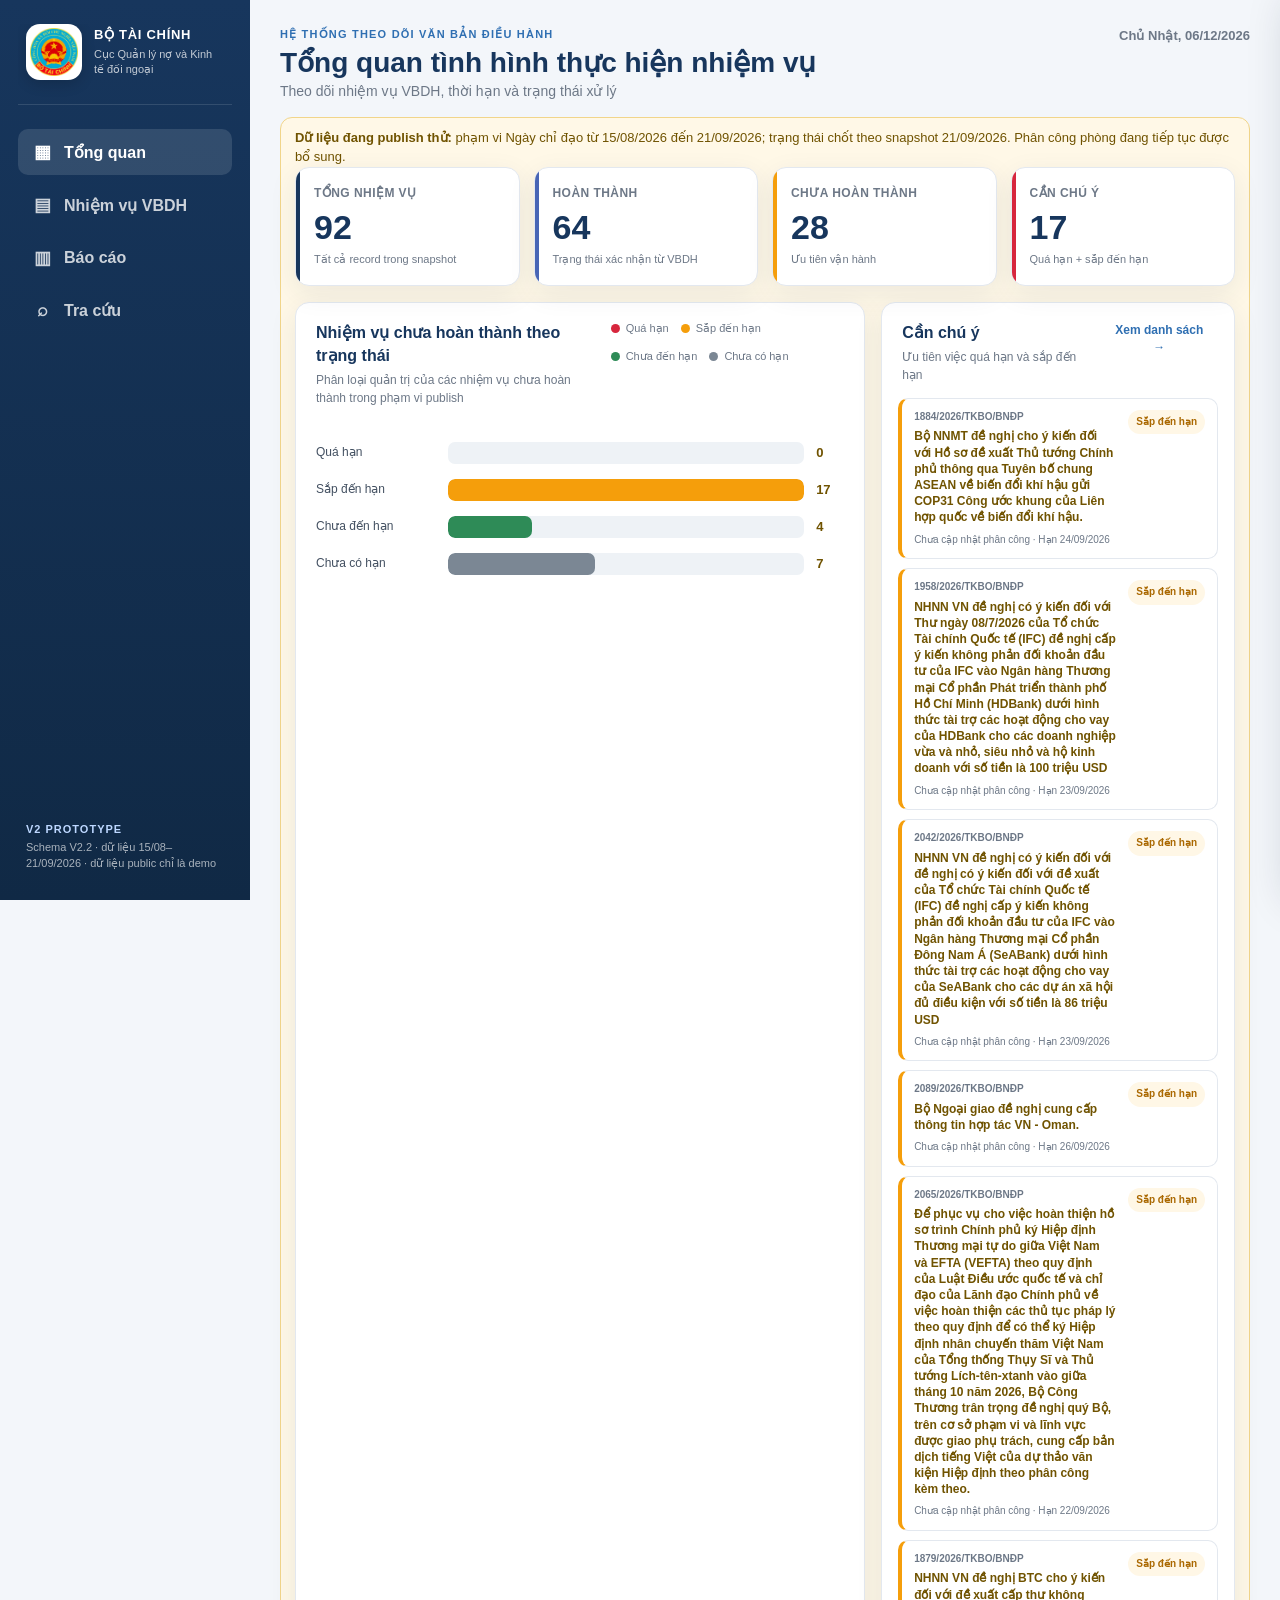
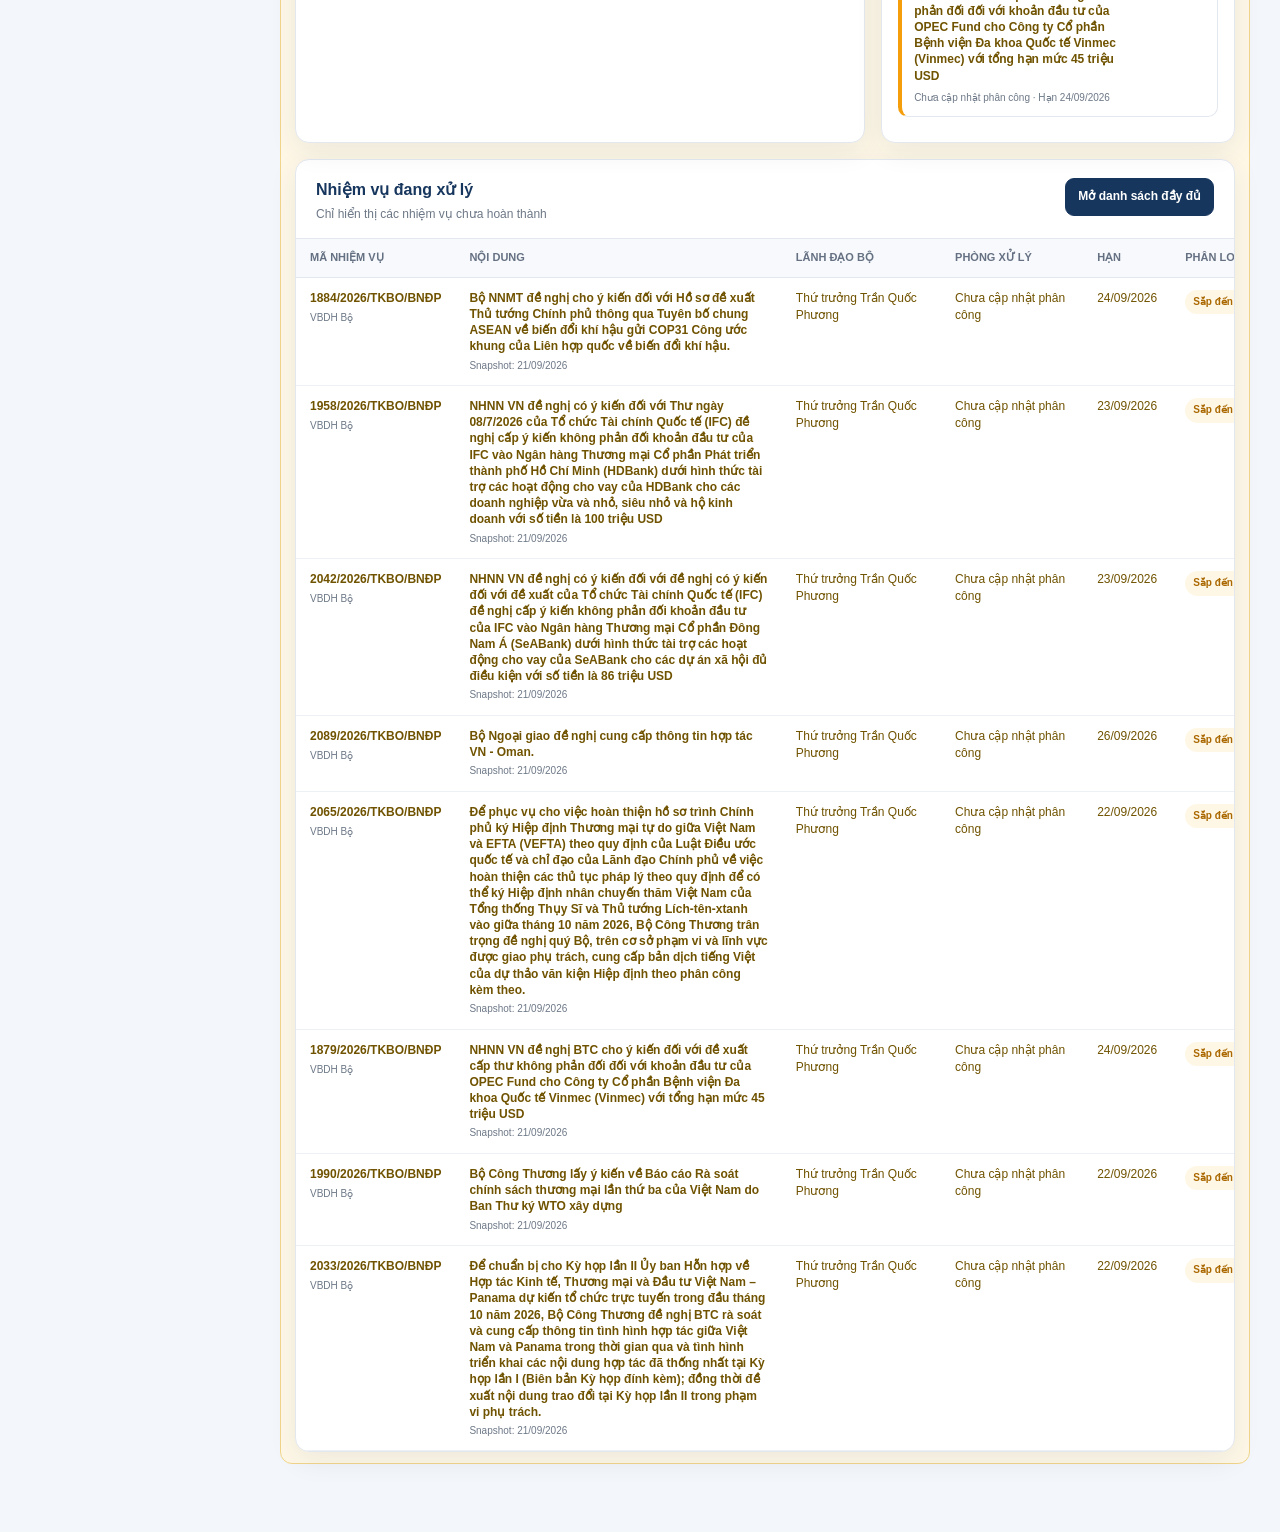
==== v2/index.html @ d7ecefc4 "Hide VBDH data badge from V2 header" ====
<!DOCTYPE html>
<html lang="vi">
<head>
  <meta charset="UTF-8">
  <meta name="viewport" content="width=device-width, initial-scale=1.0">
  <title>QLN Task Tracker V2</title>
  <link rel="icon" type="image/png" href="../logo.png">
  <link rel="stylesheet" href="./css/app.css?v=20260922-1125">
</head>
<body>
  <div class="app-shell">
    <aside class="sidebar">
      <div class="brand">
        <div class="brand-badge">
          <img class="brand-logo" src="../logo.png" alt="Bộ Tài chính">
        </div>
        <div class="brand-text">
          <div class="brand-title">BỘ TÀI CHÍNH</div>
          <div class="brand-sub">Cục Quản lý nợ và Kinh tế đối ngoại</div>
        </div>
      </div>

      <nav class="nav" aria-label="Điều hướng chính">
        <button class="nav-item active" data-view="overview"><span class="nav-icon">▦</span><span>Tổng quan</span></button>
        <button class="nav-item" data-view="vbdh"><span class="nav-icon">▤</span><span>Nhiệm vụ VBDH</span></button>
        <button class="nav-item" data-view="reports"><span class="nav-icon">▥</span><span>Báo cáo</span></button>
        <button class="nav-item" data-view="search"><span class="nav-icon">⌕</span><span>Tra cứu</span></button>
      </nav>

      <div class="sidebar-footer">
        <div class="env-label">V2 PROTOTYPE</div>
        <div class="env-text">Schema V2.2 · dữ liệu 15/08–21/09/2026 · dữ liệu public chỉ là demo</div>
      </div>
    </aside>

    <main class="main">
      <header class="topbar">
        <div>
          <div class="eyebrow">HỆ THỐNG THEO DÕI VĂN BẢN ĐIỀU HÀNH</div>
          <h1 id="pageTitle">Tổng quan tình hình thực hiện nhiệm vụ</h1>
          <p class="subtitle">Theo dõi nhiệm vụ VBDH, thời hạn và trạng thái xử lý</p>
        </div>
        <div class="topbar-right">
          <div class="today" id="todayLabel">—</div>
        </div>
      </header>

      <div class="demo-banner">
        <strong>Dữ liệu đang publish thử:</strong> phạm vi Ngày chỉ đạo từ 15/08/2026 đến 21/09/2026; trạng thái chốt theo snapshot 21/09/2026. Phân công phòng đang tiếp tục được bổ sung.

      <section id="overviewView" class="view">
        <div class="kpi-grid" id="kpiGrid"></div>

        <div class="content-grid">
          <section class="card chart-card">
            <div class="card-head">
              <div>
                <h2>Nhiệm vụ chưa hoàn thành theo trạng thái</h2>
                <p>Phân loại quản trị của các nhiệm vụ chưa hoàn thành trong phạm vi publish</p>
              </div>
              <div class="legend">
                <span><i class="dot overdue"></i>Quá hạn</span>
                <span><i class="dot upcoming"></i>Sắp đến hạn</span>
                <span><i class="dot notdue"></i>Chưa đến hạn</span>
                <span><i class="dot nodue"></i>Chưa có hạn</span>
              </div>
            </div>
            <div class="status-chart" id="statusChart"></div>
          </section>

          <section class="card attention-card">
            <div class="card-head">
              <div>
                <h2>Cần chú ý</h2>
                <p>Ưu tiên việc quá hạn và sắp đến hạn</p>
              </div>
              <button class="text-btn" id="showAllUrgent">Xem danh sách →</button>
            </div>
            <div id="urgentList" class="urgent-list"></div>
          </section>
        </div>

        <section class="card table-card">
          <div class="card-head">
            <div>
              <h2>Nhiệm vụ đang xử lý</h2>
              <p>Chỉ hiển thị các nhiệm vụ chưa hoàn thành</p>
            </div>
            <button class="primary-btn" id="openAllTasks">Mở danh sách đầy đủ</button>
          </div>
          <div class="table-wrap">
            <table>
              <thead>
                <tr>
                  <th>Mã nhiệm vụ</th>
                  <th>Nội dung</th>
                  <th>Lãnh đạo Bộ</th>
                  <th>Phòng xử lý</th>
                  <th>Hạn</th>
                  <th>Phân loại</th>
                </tr>
              </thead>
              <tbody id="recentTasksBody"></tbody>
            </table>
          </div>
        </section>
      </section>

      <section id="tasksView" class="view hidden">
        <section class="card filters-card">
          <div class="filters">
            <label class="search-box"><span>⌕</span><input id="searchInput" type="search" placeholder="Tìm mã nhiệm vụ, nội dung, lãnh đạo, phòng..."></label>
            <select id="departmentFilter"><option value="">Tất cả phòng</option></select>
            <select id="statusFilter">
              <option value="">Tất cả phân loại</option>
              <option value="Quá hạn">Quá hạn</option>
              <option value="Sắp đến hạn">Sắp đến hạn</option>
              <option value="Chưa đến hạn">Chưa đến hạn</option>
              <option value="Chưa có hạn">Chưa có hạn</option>
              <option value="Hoàn thành">Hoàn thành</option>
            </select>
            <select id="vbdhStatusFilter">
              <option value="">Tất cả trạng thái VBDH</option>
              <option value="Chưa hoàn thành">Chưa hoàn thành</option>
              <option value="Hoàn thành">Hoàn thành</option>
            </select>
            <button class="ghost-btn" id="resetFilters">Đặt lại</button>
          </div>
        </section>

        <section class="card table-card">
          <div class="card-head">
            <div>
              <h2 id="taskTableTitle">Danh sách nhiệm vụ</h2>
              <p id="taskCount">—</p>
            </div>
          </div>
          <div class="table-wrap">
            <table>
              <thead>
                <tr>
                  <th>Mã</th>
                  <th>Ngày chỉ đạo</th>
                  <th>Nội dung nhiệm vụ</th>
                  <th>Lãnh đạo Bộ</th>
                  <th>Phòng xử lý</th>
                  <th>Hạn</th>
                  <th>Trạng thái VBDH</th>
                  <th>Phân loại</th>
                </tr>
              </thead>
              <tbody id="tasksBody"></tbody>
            </table>
          </div>
          <div class="empty-state hidden" id="emptyState">
            <div class="empty-icon">⌕</div>
            <h3>Không có nhiệm vụ phù hợp</h3>
            <p>Thử thay đổi bộ lọc hoặc từ khóa.</p>
          </div>
        </section>
      </section>

      <section id="reportsView" class="view hidden">
        <div class="report-grid">
          <section class="card report-card" data-period="q3">
            <div class="report-kicker">PHẠM VI PUBLISH</div>
            <h2>Từ 15/08 đến snapshot</h2>
            <p>Chỉ tính các nhiệm vụ có Ngày chỉ đạo từ 15/08/2026 đến ngày snapshot.</p>
            <div class="report-metrics" id="publishMetrics"></div>
          </section>
          <section class="card report-card" data-period="sep">
            <div class="report-kicker">THÁNG 9/2026</div>
            <h2>Báo cáo tháng 9</h2>
            <p>Khung báo cáo theo Ngày chỉ đạo từ 01/09 đến ngày snapshot.</p>
            <div class="report-metrics" id="sepMetrics"></div>
          </section>
        </div>
        <section class="card report-note">
          <h2>Nguyên tắc báo cáo</h2>
          <p>Trạng thái Hoàn thành/Chưa hoàn thành lấy từ snapshot VBDH. Phân loại Quá hạn/Sắp đến hạn/Chưa đến hạn/Chưa có hạn là lớp quản trị tính từ hạn xử lý. Dữ liệu hoàn thành được giữ để phục vụ báo cáo lịch sử.</p>
        </section>
      </section>
    </main>
  </div>

  <div class="drawer-backdrop hidden" id="drawerBackdrop"></div>
  <aside class="task-drawer" id="taskDrawer" aria-hidden="true">
    <div class="drawer-head">
      <div><div class="drawer-kicker">CHI TIẾT NHIỆM VỤ</div><h2 id="drawerTitle">—</h2></div>
      <button class="close-btn" id="closeDrawer" aria-label="Đóng">×</button>
    </div>
    <div class="drawer-body" id="drawerBody"></div>
  </aside>

  <script type="module" src="./js/app.js?v=20260922-1125"></script>
</body>
</html>
---- v2/css/app.css ----
:root{--navy:#17365d;--navy-2:#244f83;--blue:#2f6fb2;--bg:#f3f6fa;--card:#fff;--text:#1d2733;--muted:#6d7887;--line:#e3e8ef;--red:#d7263d;--red-bg:#fff0f2;--orange:#f59e0b;--orange-bg:#fff7e6;--green:#2e8b57;--green-bg:#edf8f2;--gray:#7b8794;--gray-bg:#f1f3f5;--shadow:0 8px 28px rgba(23,54,93,.08)}
*{box-sizing:border-box}html,body{margin:0;min-height:100%;font-family:"Segoe UI",Arial,sans-serif;background:var(--bg);color:var(--text)}button,input,select{font:inherit}button{cursor:pointer}
.app-shell{min-height:100vh;display:grid;grid-template-columns:250px 1fr}.sidebar{position:sticky;top:0;height:100vh;background:linear-gradient(180deg,#17365d 0%,#102945 100%);color:#fff;padding:24px 18px;display:flex;flex-direction:column;z-index:20}
.brand{display:flex;align-items:center;gap:12px;padding:0 8px 24px;border-bottom:1px solid rgba(255,255,255,.12);overflow:hidden}
.brand-badge{width:56px;height:56px;min-width:56px;max-width:56px;min-height:56px;max-height:56px;background:#fff;border-radius:14px;padding:4px;display:flex;align-items:center;justify-content:center;overflow:hidden;box-shadow:0 4px 14px rgba(0,0,0,.16);flex:0 0 56px}
.brand-logo{display:block;width:100%!important;height:100%!important;max-width:48px!important;max-height:48px!important;object-fit:contain}
.brand-text{min-width:0}
.brand-title{font-size:13px;font-weight:800;letter-spacing:.7px;line-height:1.2}
.brand-sub{font-size:11px;opacity:.74;margin-top:4px;line-height:1.35}
.nav{display:flex;flex-direction:column;gap:7px;padding-top:24px}.nav-item{width:100%;border:0;background:transparent;color:rgba(255,255,255,.78);display:flex;align-items:center;gap:11px;padding:12px 13px;border-radius:10px;text-align:left;font-weight:600}.nav-item:hover,.nav-item.active{background:rgba(255,255,255,.12);color:#fff}.nav-icon{width:22px;text-align:center;font-size:18px}.sidebar-footer{margin-top:auto;padding:16px 8px 4px}.env-label{font-size:11px;font-weight:800;letter-spacing:1px;color:#bdd7ff}.env-text{font-size:11px;line-height:1.45;opacity:.64;margin-top:5px}
.main{min-width:0;padding:28px 30px 50px}.topbar{display:flex;justify-content:space-between;gap:24px;align-items:flex-start;margin-bottom:18px}.eyebrow{font-size:11px;font-weight:800;letter-spacing:1.2px;color:var(--blue)}h1{font-size:28px;margin:5px 0 4px;color:var(--navy)}.subtitle{margin:0;color:var(--muted);font-size:14px}.topbar-right{display:flex;align-items:center;gap:12px;flex-wrap:wrap;justify-content:flex-end}.demo-pill{background:#fff3cd;color:#7a5a00;border:1px solid #f4d675;border-radius:999px;padding:7px 10px;font-size:11px;font-weight:800}.today{font-size:13px;color:var(--muted);font-weight:600}.demo-banner{background:#fff8e7;border:1px solid #f1d58a;color:#705300;border-radius:12px;padding:11px 14px;margin-bottom:18px;font-size:13px;line-height:1.45}.view.hidden{display:none}
.kpi-grid{display:grid;grid-template-columns:repeat(4,minmax(0,1fr));gap:14px;margin-bottom:16px}.kpi{background:var(--card);border:1px solid var(--line);border-radius:14px;padding:17px 18px;box-shadow:var(--shadow);position:relative;overflow:hidden}.kpi:after{content:"";position:absolute;left:0;top:0;bottom:0;width:4px;background:var(--navy)}.kpi.done:after{background:#4865b5}.kpi.open:after{background:var(--orange)}.kpi.upcoming:after{background:var(--red)}.kpi-label{font-size:12px;color:var(--muted);font-weight:700;text-transform:uppercase;letter-spacing:.45px}.kpi-value{font-size:34px;font-weight:850;line-height:1;margin-top:8px;color:var(--navy)}.kpi-note{font-size:11px;color:var(--muted);margin-top:8px}
.content-grid{display:grid;grid-template-columns:minmax(0,1.45fr) minmax(310px,.9fr);gap:16px;margin-bottom:16px}.card{background:var(--card);border:1px solid var(--line);border-radius:14px;box-shadow:var(--shadow)}.card-head{display:flex;justify-content:space-between;gap:16px;align-items:flex-start;padding:18px 20px 14px}.card-head h2,.report-note h2{font-size:16px;margin:0;color:var(--navy)}.card-head p{font-size:12px;margin:5px 0 0;color:var(--muted)}.legend{display:flex;gap:12px;flex-wrap:wrap;font-size:11px;color:var(--muted)}.legend span{display:flex;align-items:center;gap:6px}.dot{width:9px;height:9px;border-radius:50%}.dot.overdue{background:var(--red)}.dot.upcoming{background:var(--orange)}.dot.notdue{background:var(--green)}.dot.nodue{background:var(--gray)}
.status-chart{padding:6px 20px 20px}.status-row{display:grid;grid-template-columns:120px 1fr 28px;gap:12px;align-items:center;margin:15px 0}.status-label{font-size:12px;color:#435061}.status-track{height:22px;border-radius:7px;background:#eef2f6;overflow:hidden}.status-bar{height:100%;border-radius:7px}.status-bar.overdue{background:var(--red)}.status-bar.upcoming{background:var(--orange)}.status-bar.notdue{background:var(--green)}.status-bar.nodue{background:var(--gray)}
.urgent-list{padding:0 16px 16px}.urgent-item{border:1px solid var(--line);border-left:4px solid var(--orange);border-radius:10px;padding:11px 12px;margin-bottom:9px;cursor:pointer}.urgent-item.overdue{border-left-color:var(--red);background:var(--red-bg)}.urgent-top{display:flex;justify-content:space-between;gap:12px;align-items:flex-start}.urgent-code{font-size:10px;color:var(--muted);font-weight:700}.urgent-title{font-size:12px;font-weight:700;line-height:1.35;margin-top:4px}.urgent-meta{font-size:10px;color:var(--muted);margin-top:7px}.text-btn{border:0;background:transparent;color:var(--blue);font-weight:700;font-size:12px}
.table-card{overflow:hidden}.table-wrap{overflow:auto;border-top:1px solid var(--line)}table{width:100%;border-collapse:collapse;min-width:980px}th{background:#f7f9fc;color:#657183;text-align:left;font-size:11px;text-transform:uppercase;padding:11px 14px;border-bottom:1px solid var(--line);white-space:nowrap}td{padding:12px 14px;border-bottom:1px solid #edf0f4;font-size:12px;vertical-align:top}tbody tr{cursor:pointer}tbody tr:hover{background:#f7faff}.cell-title{font-weight:650;line-height:1.35;max-width:460px}.cell-sub{font-size:10px;color:var(--muted);margin-top:4px}
.status-pill{display:inline-flex;border-radius:999px;padding:5px 8px;font-size:10px;font-weight:800;white-space:nowrap}.status-pill.overdue{background:var(--red-bg);color:#b21f34}.status-pill.upcoming{background:var(--orange-bg);color:#aa6800}.status-pill.notdue{background:var(--green-bg);color:#226b45}.status-pill.nodue{background:var(--gray-bg);color:#56616d}.status-pill.done{background:#edf2ff;color:#3857a6}.status-pill.open{background:#fff7e6;color:#9a6400}
.primary-btn,.ghost-btn{border-radius:9px;padding:9px 12px;font-size:12px;font-weight:750}.primary-btn{border:1px solid var(--navy);background:var(--navy);color:#fff}.ghost-btn{border:1px solid var(--line);background:#fff;color:var(--text)}
.filters-card{padding:14px;margin-bottom:16px}.filters{display:grid;grid-template-columns:minmax(260px,1.7fr) repeat(3,minmax(150px,.65fr)) auto;gap:9px}.search-box{display:flex;align-items:center;gap:8px;border:1px solid var(--line);border-radius:9px;padding:0 11px;background:#fff}.search-box input{width:100%;border:0;outline:0;padding:10px 0;background:transparent}select{border:1px solid var(--line);background:#fff;border-radius:9px;padding:9px 10px}
.empty-state{text-align:center;padding:46px 20px;border-top:1px solid var(--line)}.empty-state.hidden{display:none}.empty-icon{font-size:34px;color:#9aa6b5}.empty-state h3{font-size:15px;margin:10px 0 4px;color:var(--navy)}.empty-state p{font-size:12px;color:var(--muted);margin:0}
.report-grid{display:grid;grid-template-columns:1fr 1fr;gap:16px;margin-bottom:16px}.report-card{padding:22px}.report-kicker{font-size:11px;font-weight:800;color:var(--blue);letter-spacing:.8px}.report-card h2{margin:5px 0;color:var(--navy)}.report-card p,.report-note p{font-size:13px;color:var(--muted);line-height:1.55}.report-metrics{display:grid;grid-template-columns:repeat(4,1fr);gap:8px;margin-top:18px}.report-metrics div{border:1px solid var(--line);border-radius:10px;padding:12px}.report-metrics strong{display:block;font-size:24px;color:var(--navy)}.report-metrics span{font-size:10px;color:var(--muted)}.report-note{padding:22px}
.drawer-backdrop{position:fixed;inset:0;background:rgba(16,32,52,.35);z-index:60}.drawer-backdrop.hidden{display:none}.task-drawer{position:fixed;z-index:70;top:0;right:0;width:min(560px,94vw);height:100vh;background:#fff;box-shadow:-18px 0 40px rgba(16,32,52,.18);transform:translateX(105%);transition:transform .2s;display:flex;flex-direction:column}.task-drawer.open{transform:translateX(0)}.drawer-head{display:flex;justify-content:space-between;gap:16px;padding:22px;border-bottom:1px solid var(--line)}.drawer-kicker{font-size:10px;letter-spacing:1px;color:var(--blue);font-weight:800}.drawer-head h2{margin:5px 0 0;font-size:18px;color:var(--navy)}.close-btn{border:0;background:#f2f5f8;color:#546170;width:34px;height:34px;border-radius:9px;font-size:22px}.drawer-body{padding:20px 22px 36px;overflow:auto}.detail-grid{display:grid;grid-template-columns:1fr 1fr;gap:12px}.detail{border:1px solid var(--line);border-radius:10px;padding:11px 12px}.detail.wide{grid-column:1/-1}.detail-label{font-size:10px;color:var(--muted);font-weight:700;text-transform:uppercase}.detail-value{font-size:13px;margin-top:5px;line-height:1.45;font-weight:600}.drawer-section{font-size:12px;color:var(--navy);font-weight:800;text-transform:uppercase;margin:22px 0 10px}
@media(max-width:1100px){.app-shell{grid-template-columns:210px 1fr}.main{padding:24px 20px 40px}.content-grid{grid-template-columns:1fr}.filters{grid-template-columns:1fr 1fr 1fr}.search-box{grid-column:1/-1}.report-grid{grid-template-columns:1fr}}
@media(max-width:760px){.app-shell{display:block}.sidebar{position:static;height:auto;padding:12px}.brand{padding-bottom:12px}.nav{padding-top:10px;display:grid;grid-template-columns:repeat(4,1fr);gap:6px}.nav-item{justify-content:center;padding:9px 6px;font-size:10px;gap:4px;flex-direction:column}.sidebar-footer{display:none}.main{padding:18px 12px 36px}.topbar{display:block}.topbar-right{justify-content:flex-start;margin-top:10px}h1{font-size:23px}.kpi-grid{grid-template-columns:1fr 1fr;gap:10px}.filters{grid-template-columns:1fr}.search-box{grid-column:auto}.detail-grid{grid-template-columns:1fr}.report-metrics{grid-template-columns:1fr 1fr}}
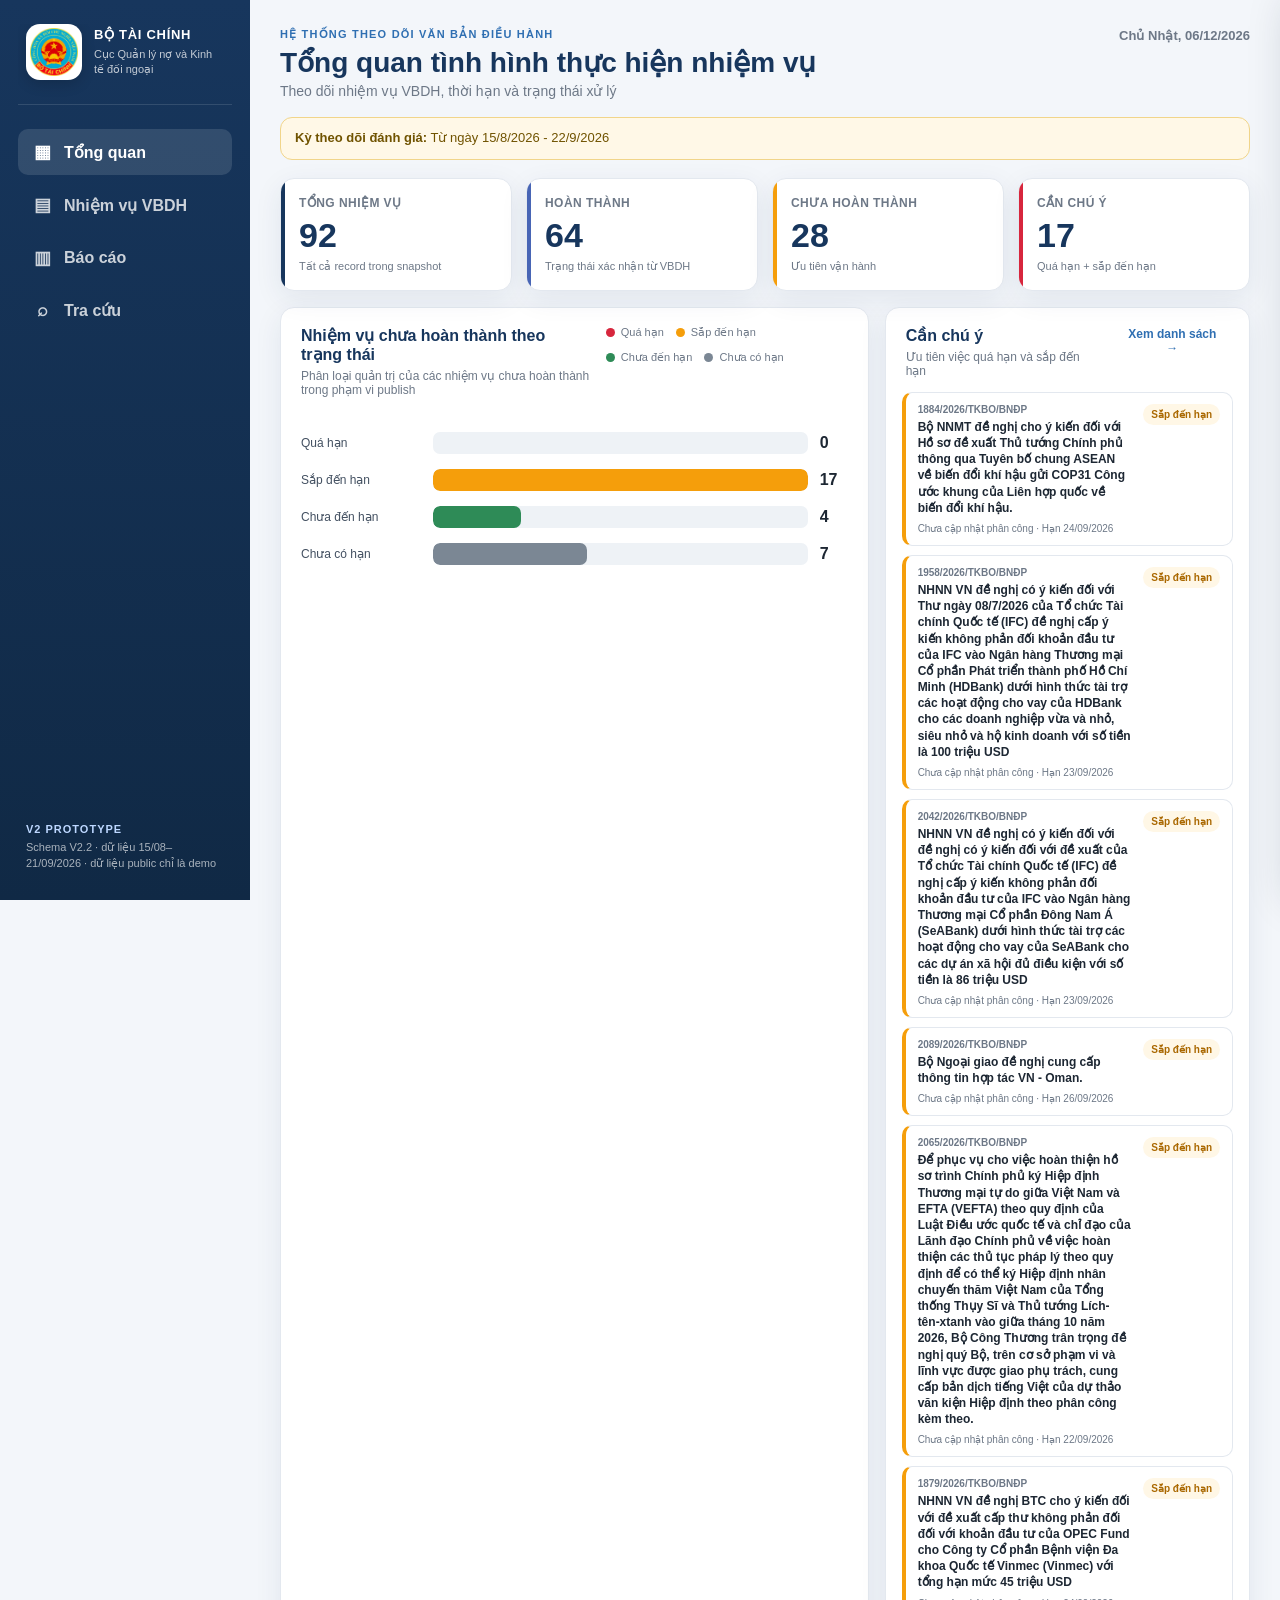
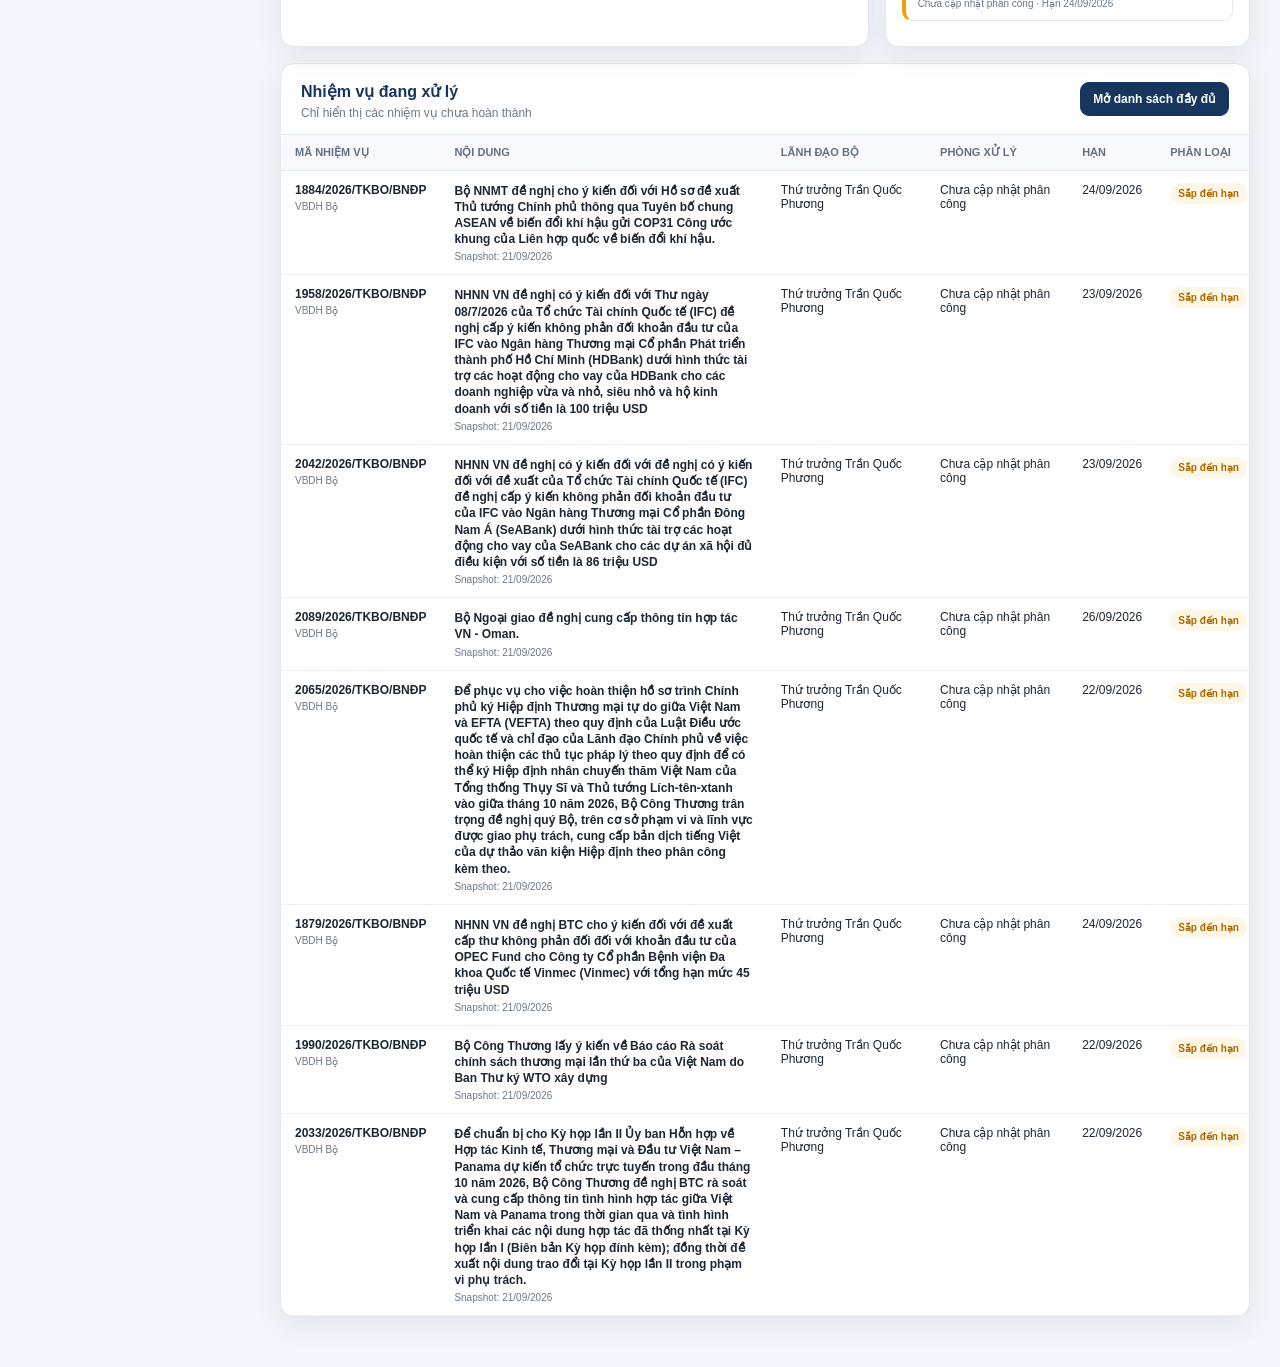
==== commit cac141e6: "Update tracking period banner and close banner block" ====
--- a/v2/index.html
+++ b/v2/index.html
@@ -5,7 +5,7 @@
   <meta name="viewport" content="width=device-width, initial-scale=1.0">
   <title>QLN Task Tracker V2</title>
   <link rel="icon" type="image/png" href="../logo.png">
-  <link rel="stylesheet" href="./css/app.css?v=20260922-1125">
+  <link rel="stylesheet" href="./css/app.css?v=20260922-1132">
 </head>
 <body>
   <div class="app-shell">
@@ -46,7 +46,8 @@
       </header>
 
       <div class="demo-banner">
-        <strong>Dữ liệu đang publish thử:</strong> phạm vi Ngày chỉ đạo từ 15/08/2026 đến 21/09/2026; trạng thái chốt theo snapshot 21/09/2026. Phân công phòng đang tiếp tục được bổ sung.
+        <strong>Kỳ theo dõi đánh giá:</strong> Từ ngày 15/8/2026 - 22/9/2026
+      </div>
 
       <section id="overviewView" class="view">
         <div class="kpi-grid" id="kpiGrid"></div>
@@ -192,6 +193,6 @@
     <div class="drawer-body" id="drawerBody"></div>
   </aside>
 
-  <script type="module" src="./js/app.js?v=20260922-1125"></script>
+  <script type="module" src="./js/app.js?v=20260922-1132"></script>
 </body>
 </html>
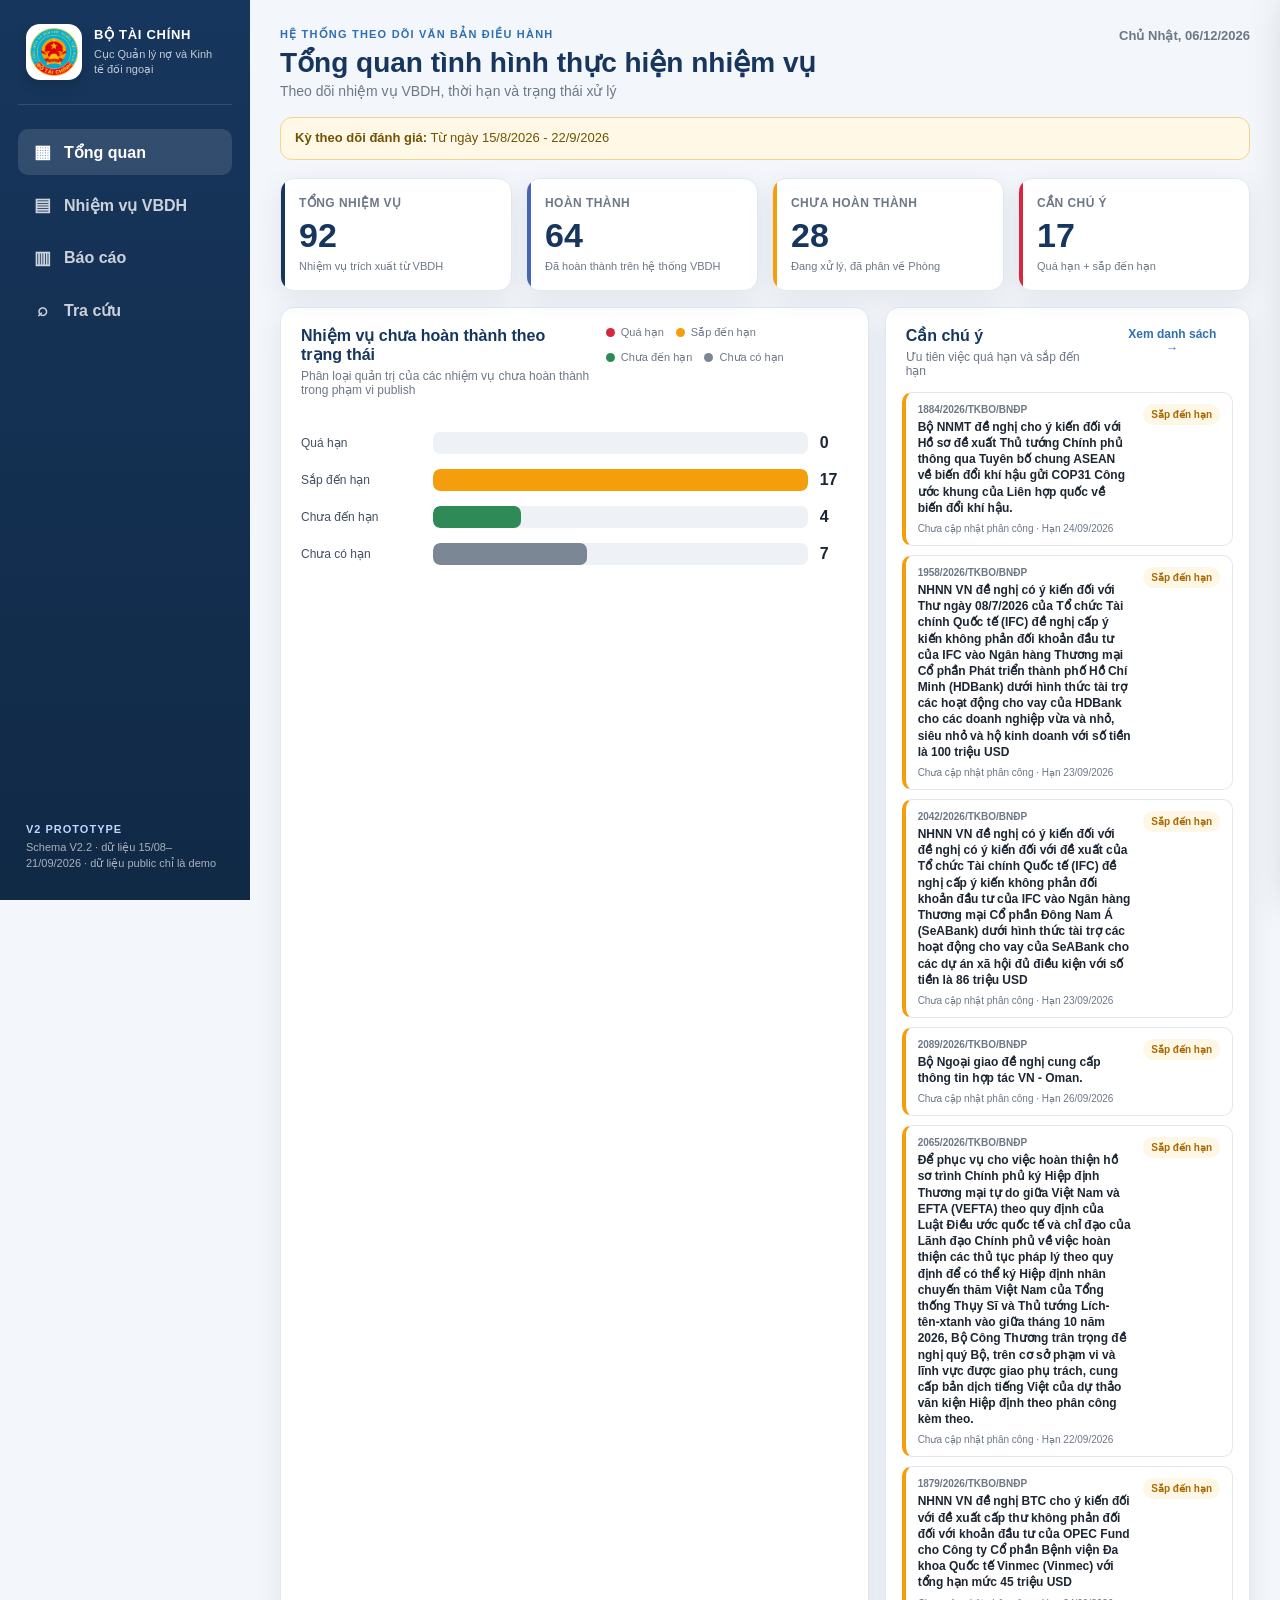
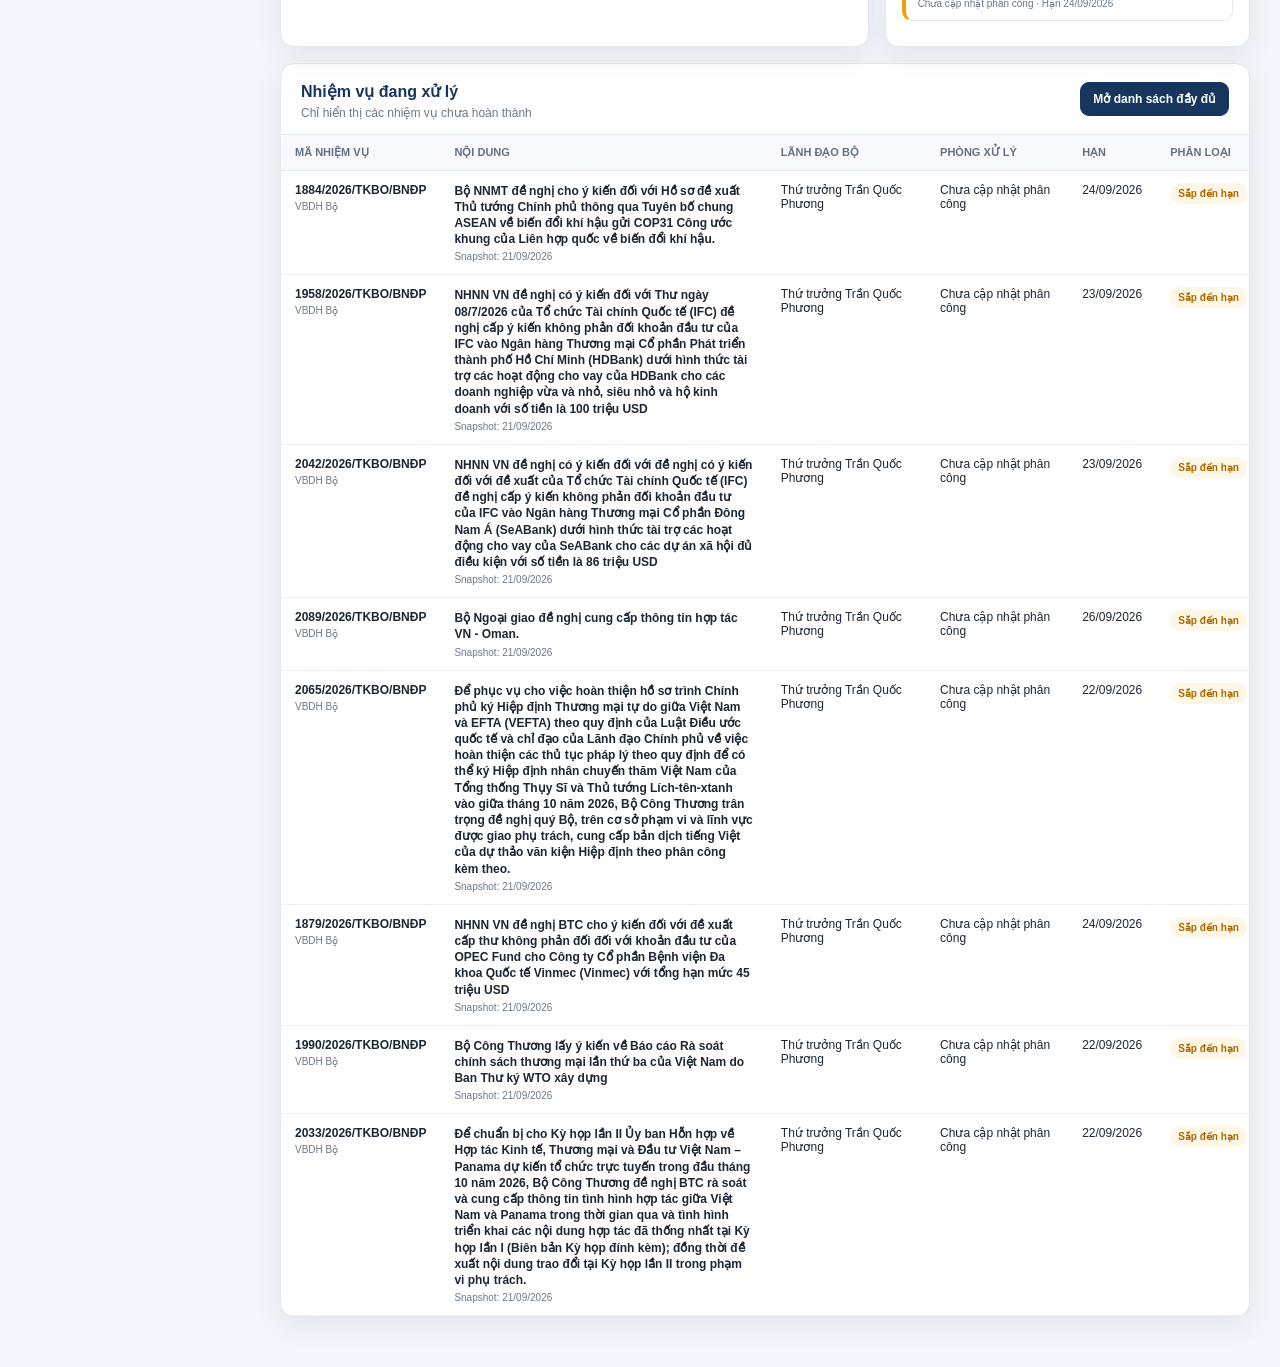
==== commit 952bbd37: "Bust V2 cache for KPI copy update" ====
--- a/v2/index.html
+++ b/v2/index.html
@@ -193,6 +193,6 @@
     <div class="drawer-body" id="drawerBody"></div>
   </aside>
 
-  <script type="module" src="./js/app.js?v=20260922-1132"></script>
+  <script type="module" src="./js/app.js?v=20260922-1140"></script>
 </body>
 </html>
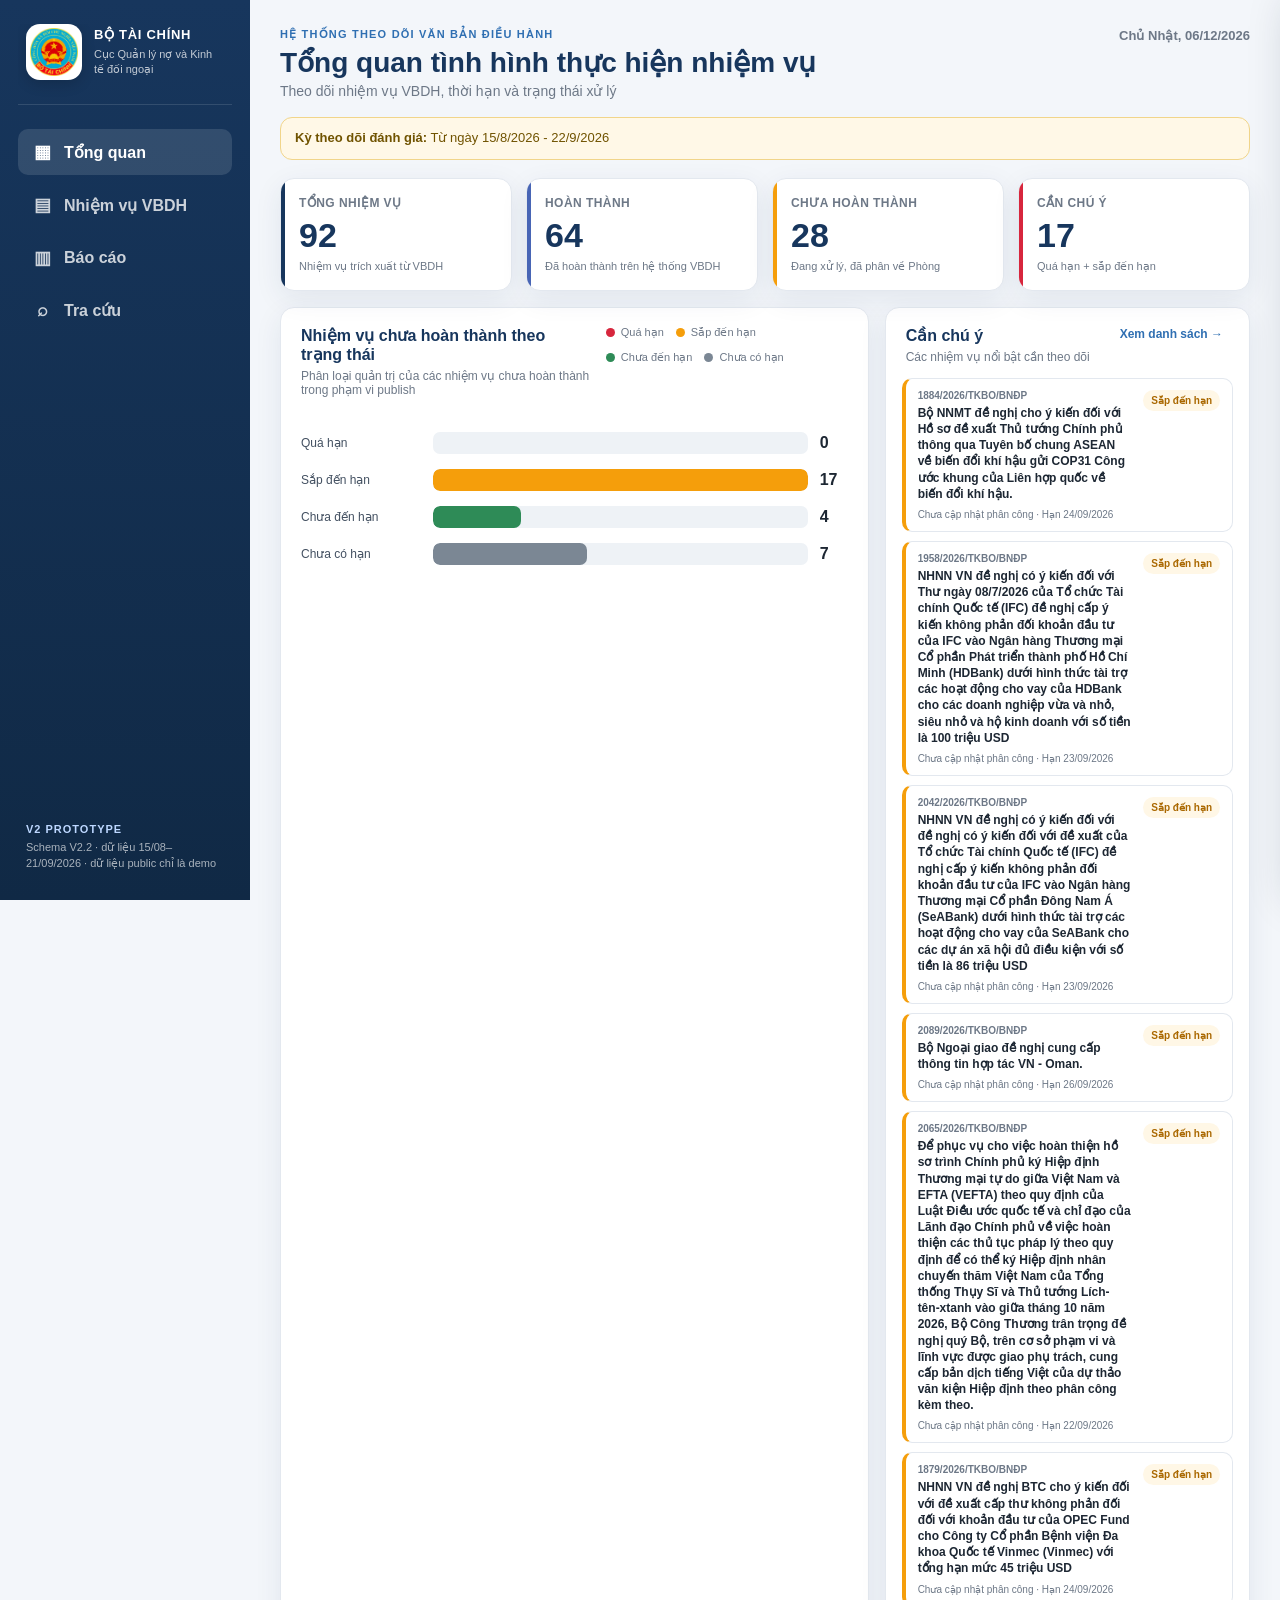
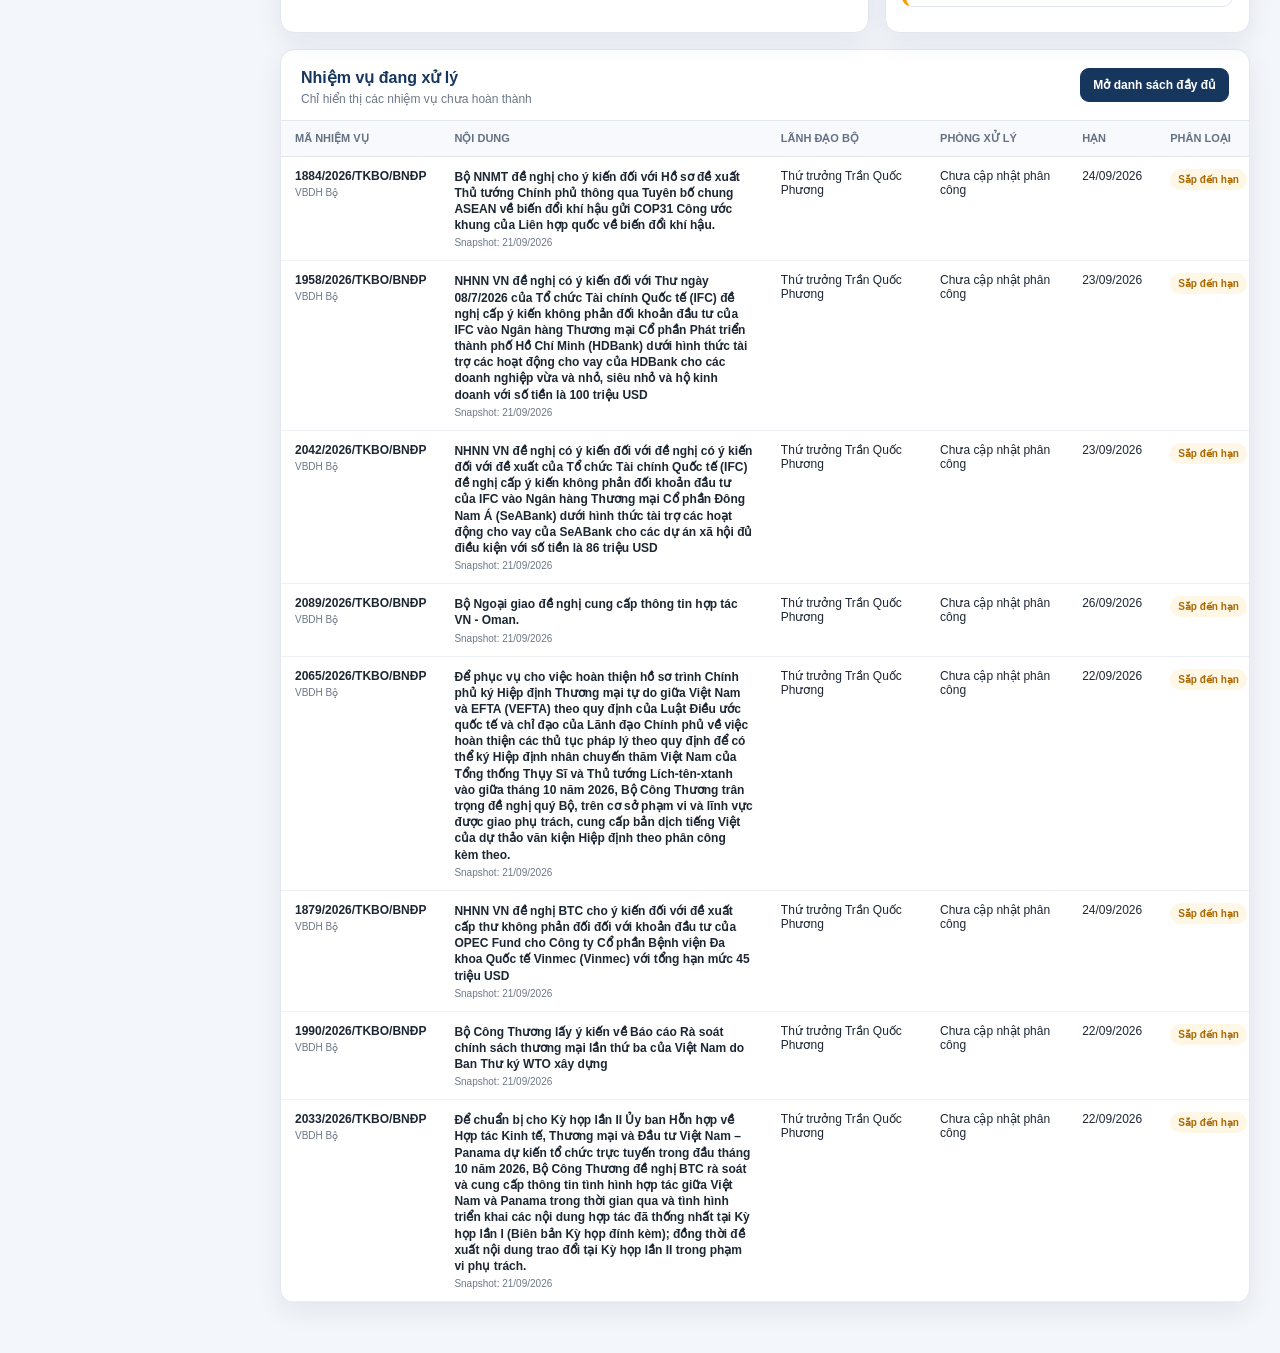
==== commit d9a941cd: "Refine attention card description" ====
--- a/v2/index.html
+++ b/v2/index.html
@@ -5,7 +5,7 @@
   <meta name="viewport" content="width=device-width, initial-scale=1.0">
   <title>QLN Task Tracker V2</title>
   <link rel="icon" type="image/png" href="../logo.png">
-  <link rel="stylesheet" href="./css/app.css?v=20260922-1132">
+  <link rel="stylesheet" href="./css/app.css?v=20260922-1145">
 </head>
 <body>
   <div class="app-shell">
@@ -73,7 +73,7 @@
             <div class="card-head">
               <div>
                 <h2>Cần chú ý</h2>
-                <p>Ưu tiên việc quá hạn và sắp đến hạn</p>
+                <p>Các nhiệm vụ nổi bật cần theo dõi</p>
               </div>
               <button class="text-btn" id="showAllUrgent">Xem danh sách →</button>
             </div>
@@ -193,6 +193,6 @@
     <div class="drawer-body" id="drawerBody"></div>
   </aside>
 
-  <script type="module" src="./js/app.js?v=20260922-1140"></script>
+  <script type="module" src="./js/app.js?v=20260922-1145"></script>
 </body>
 </html>
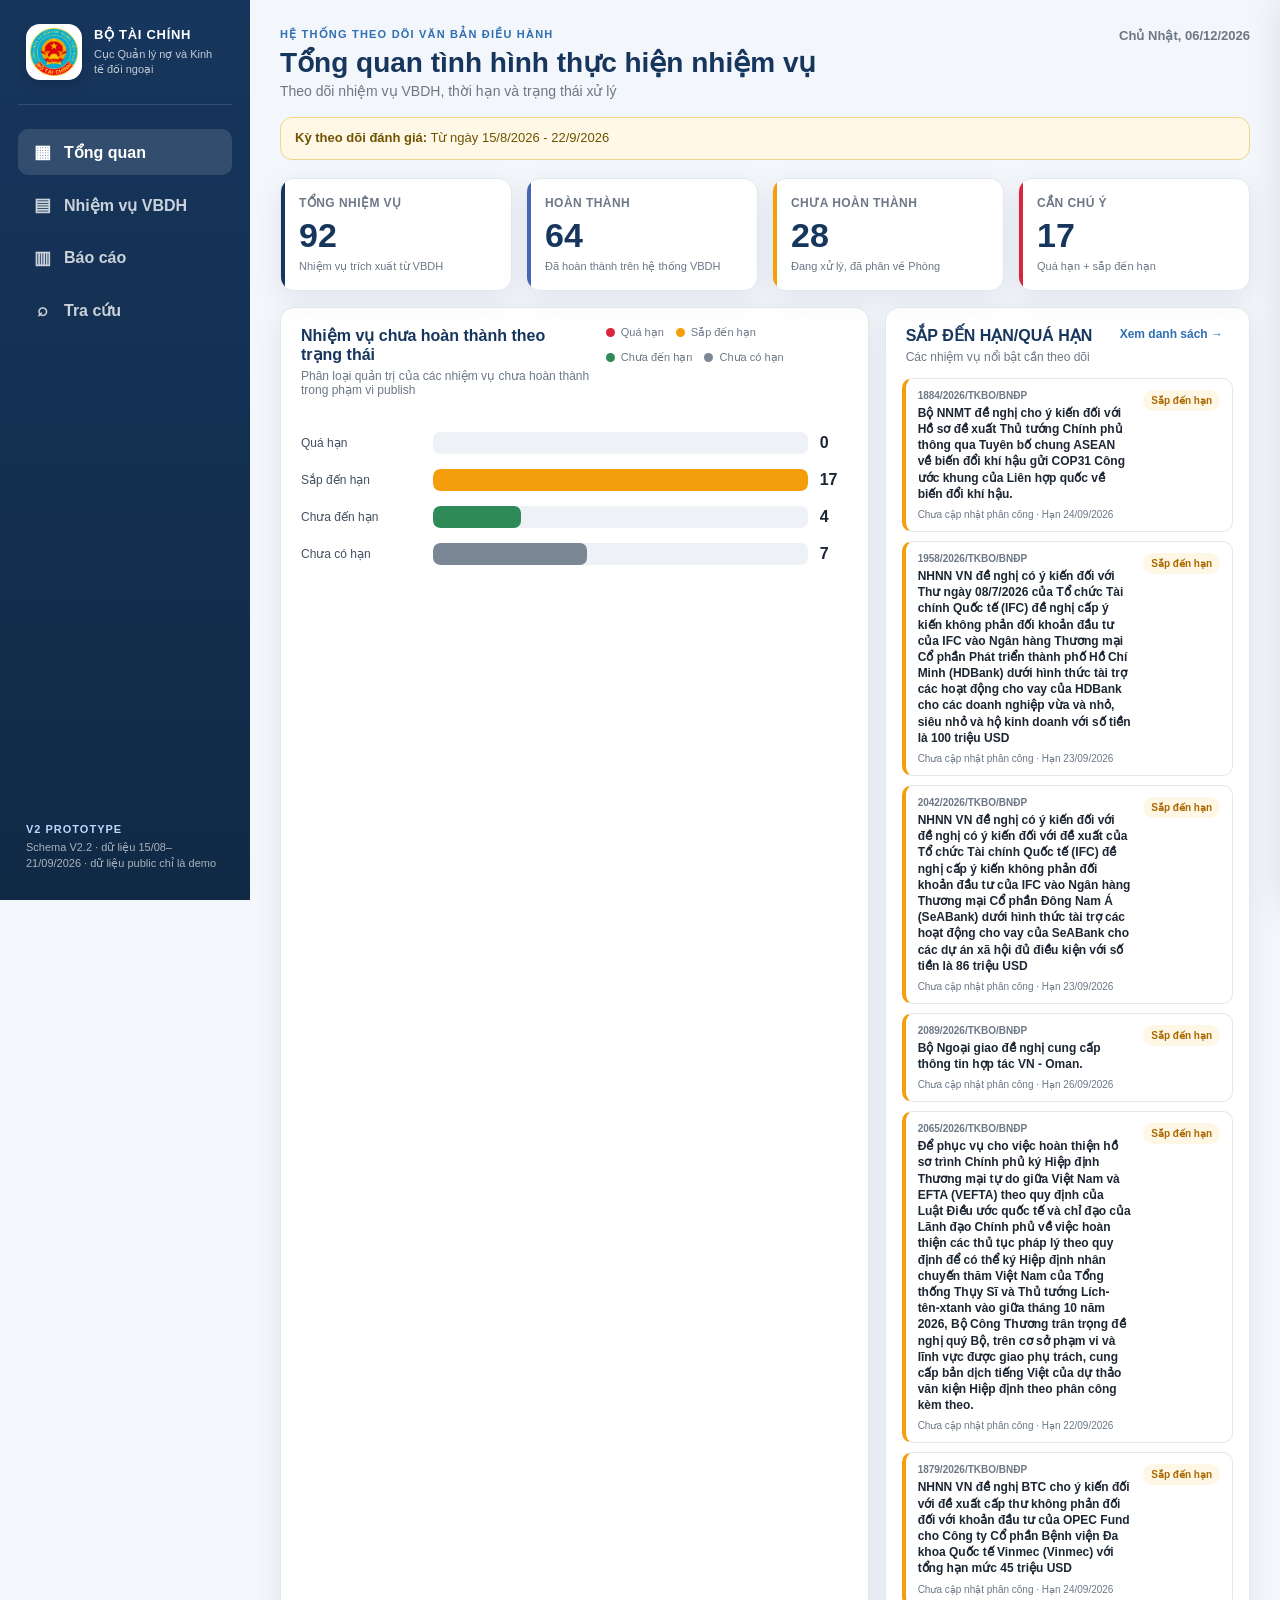
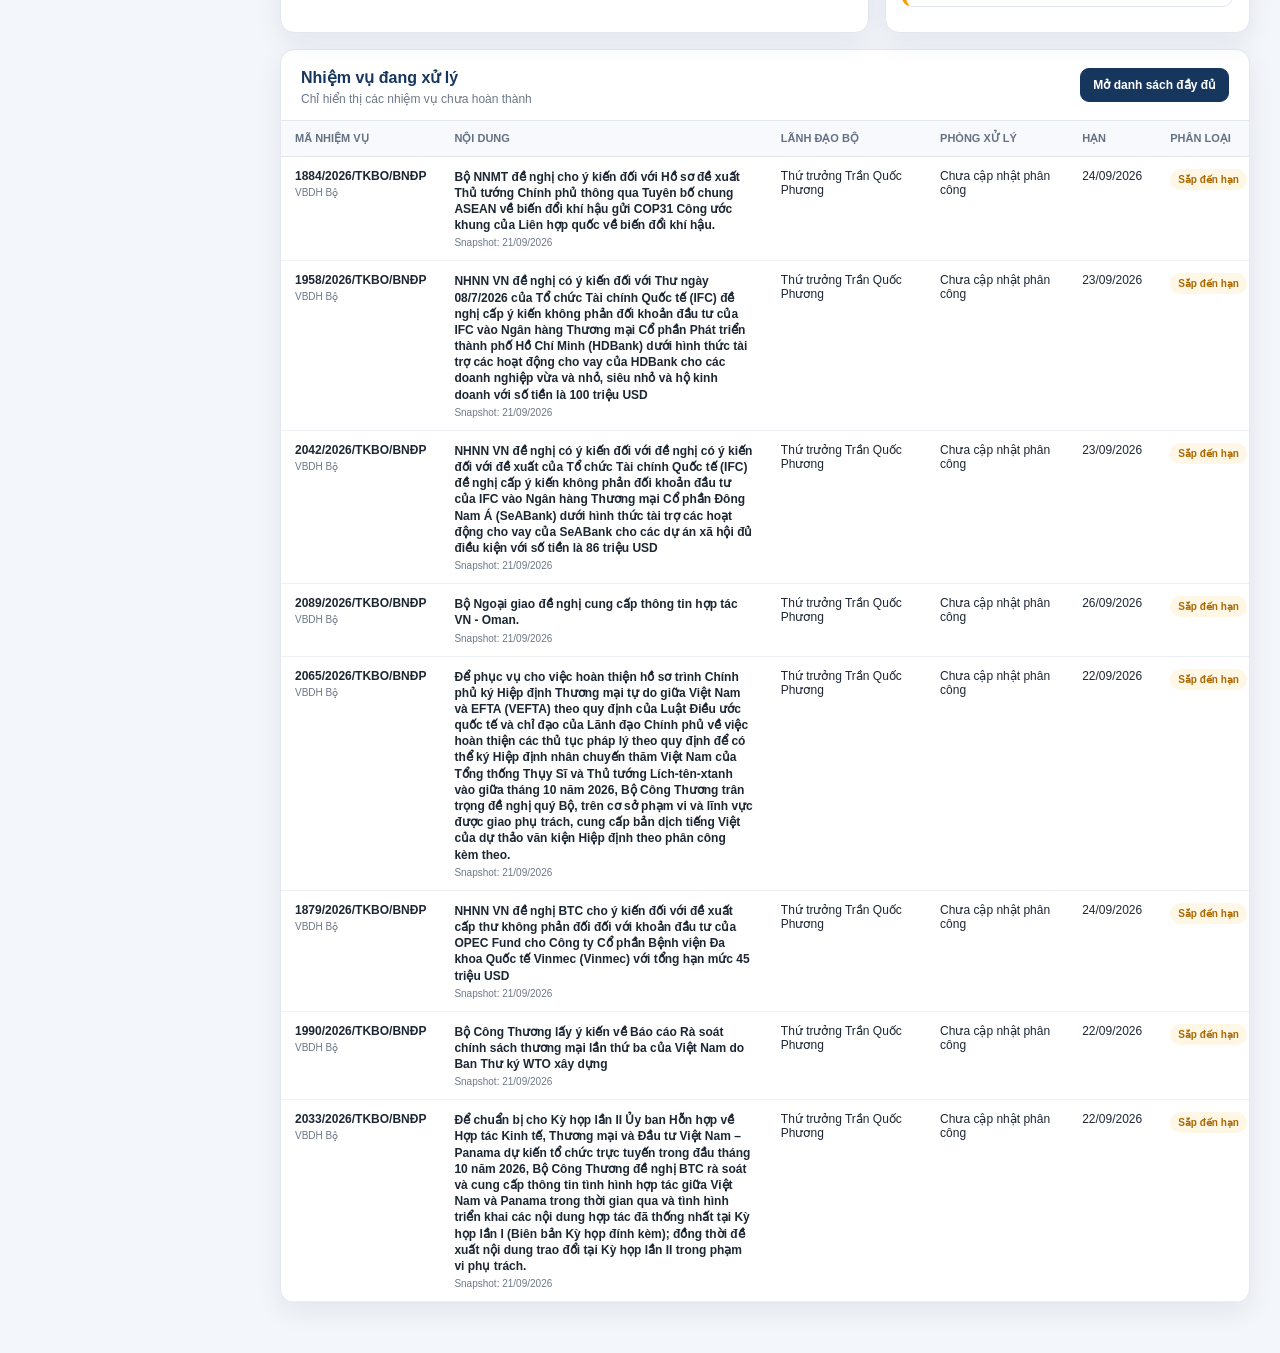
==== commit 33dd004e: "Rename urgent section heading" ====
--- a/v2/index.html
+++ b/v2/index.html
@@ -5,7 +5,8 @@
   <meta name="viewport" content="width=device-width, initial-scale=1.0">
   <title>QLN Task Tracker V2</title>
   <link rel="icon" type="image/png" href="../logo.png">
-  <link rel="stylesheet" href="./css/app.css?v=20260922-1145">
+  <link rel="stylesheet" href="./css/app.css?v=20260922-1418">
+  <!-- pages-redeploy: DMFER-MOF -->
 </head>
 <body>
   <div class="app-shell">
@@ -72,7 +73,7 @@
           <section class="card attention-card">
             <div class="card-head">
               <div>
-                <h2>Cần chú ý</h2>
+                <h2>SẮP ĐẾN HẠN/QUÁ HẠN</h2>
                 <p>Các nhiệm vụ nổi bật cần theo dõi</p>
               </div>
               <button class="text-btn" id="showAllUrgent">Xem danh sách →</button>
@@ -193,6 +194,6 @@
     <div class="drawer-body" id="drawerBody"></div>
   </aside>
 
-  <script type="module" src="./js/app.js?v=20260922-1145"></script>
+  <script type="module" src="./js/app.js?v=20260922-1418"></script>
 </body>
 </html>
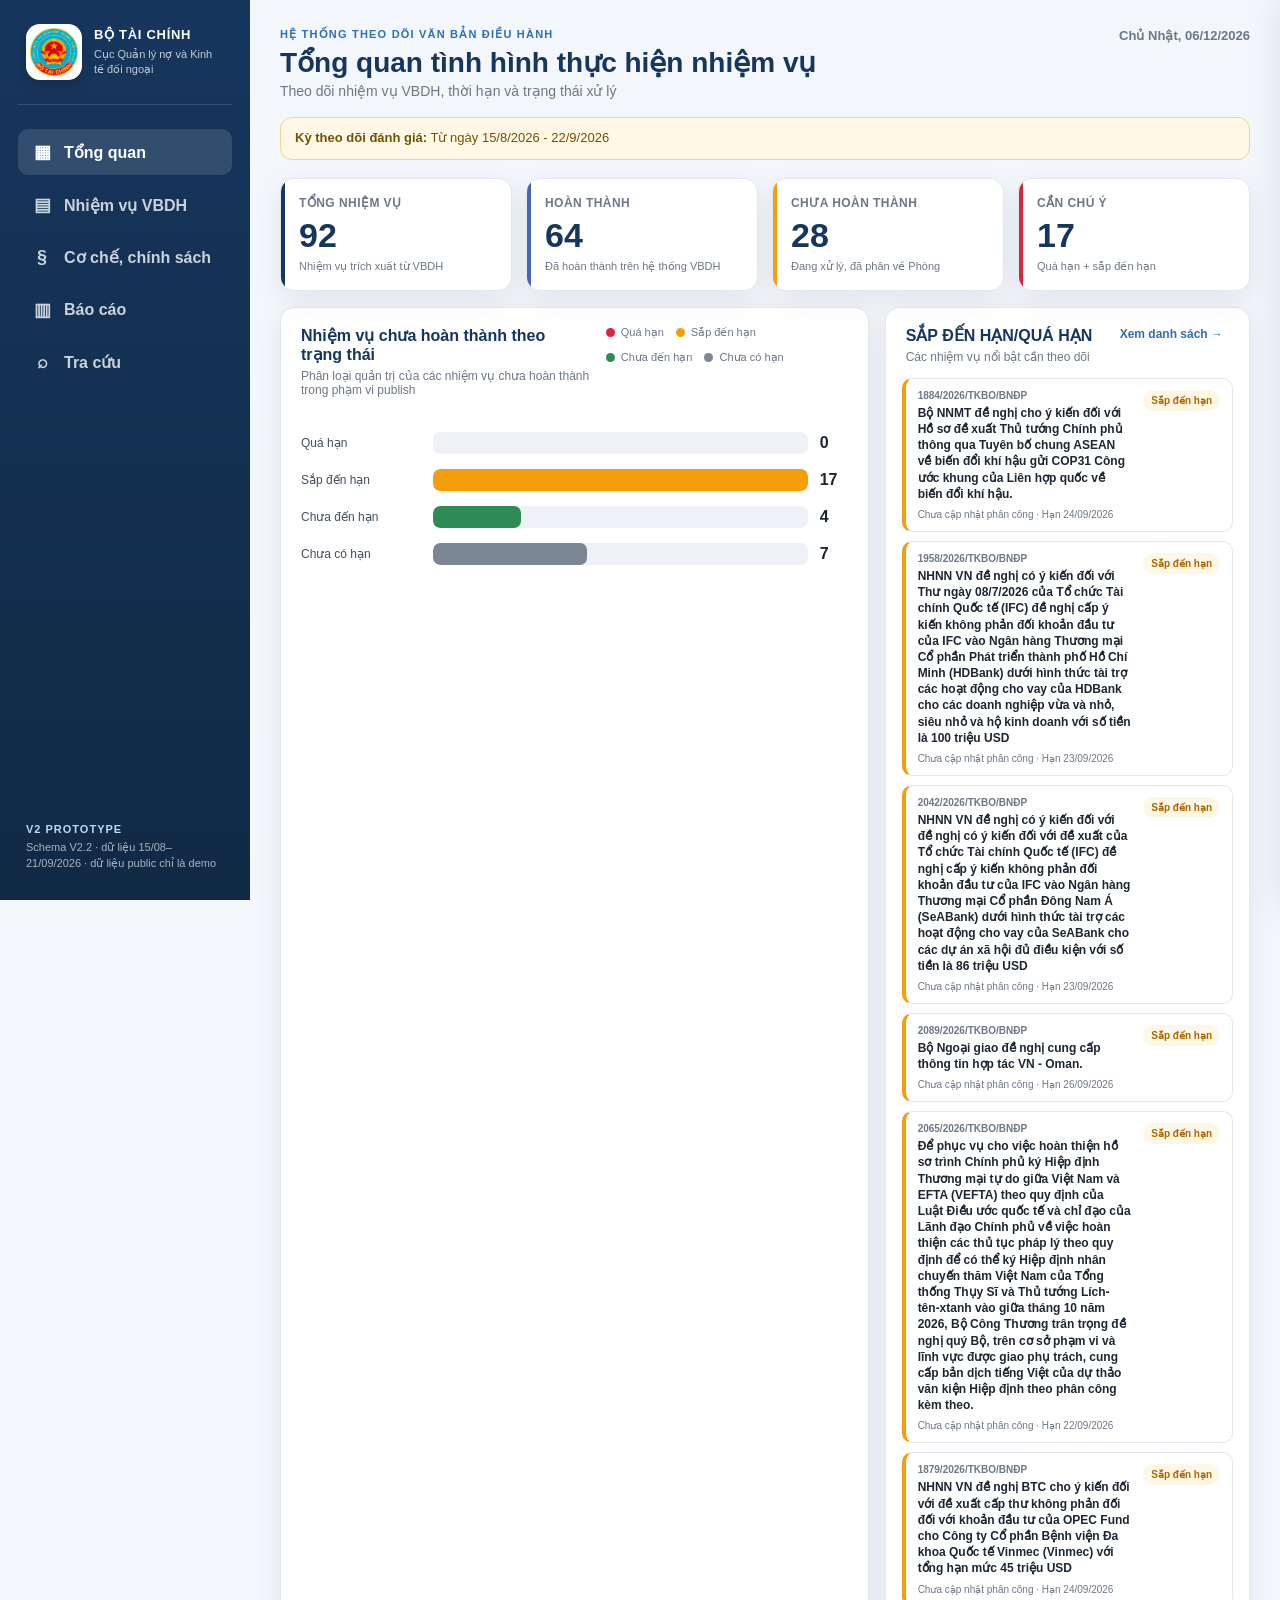
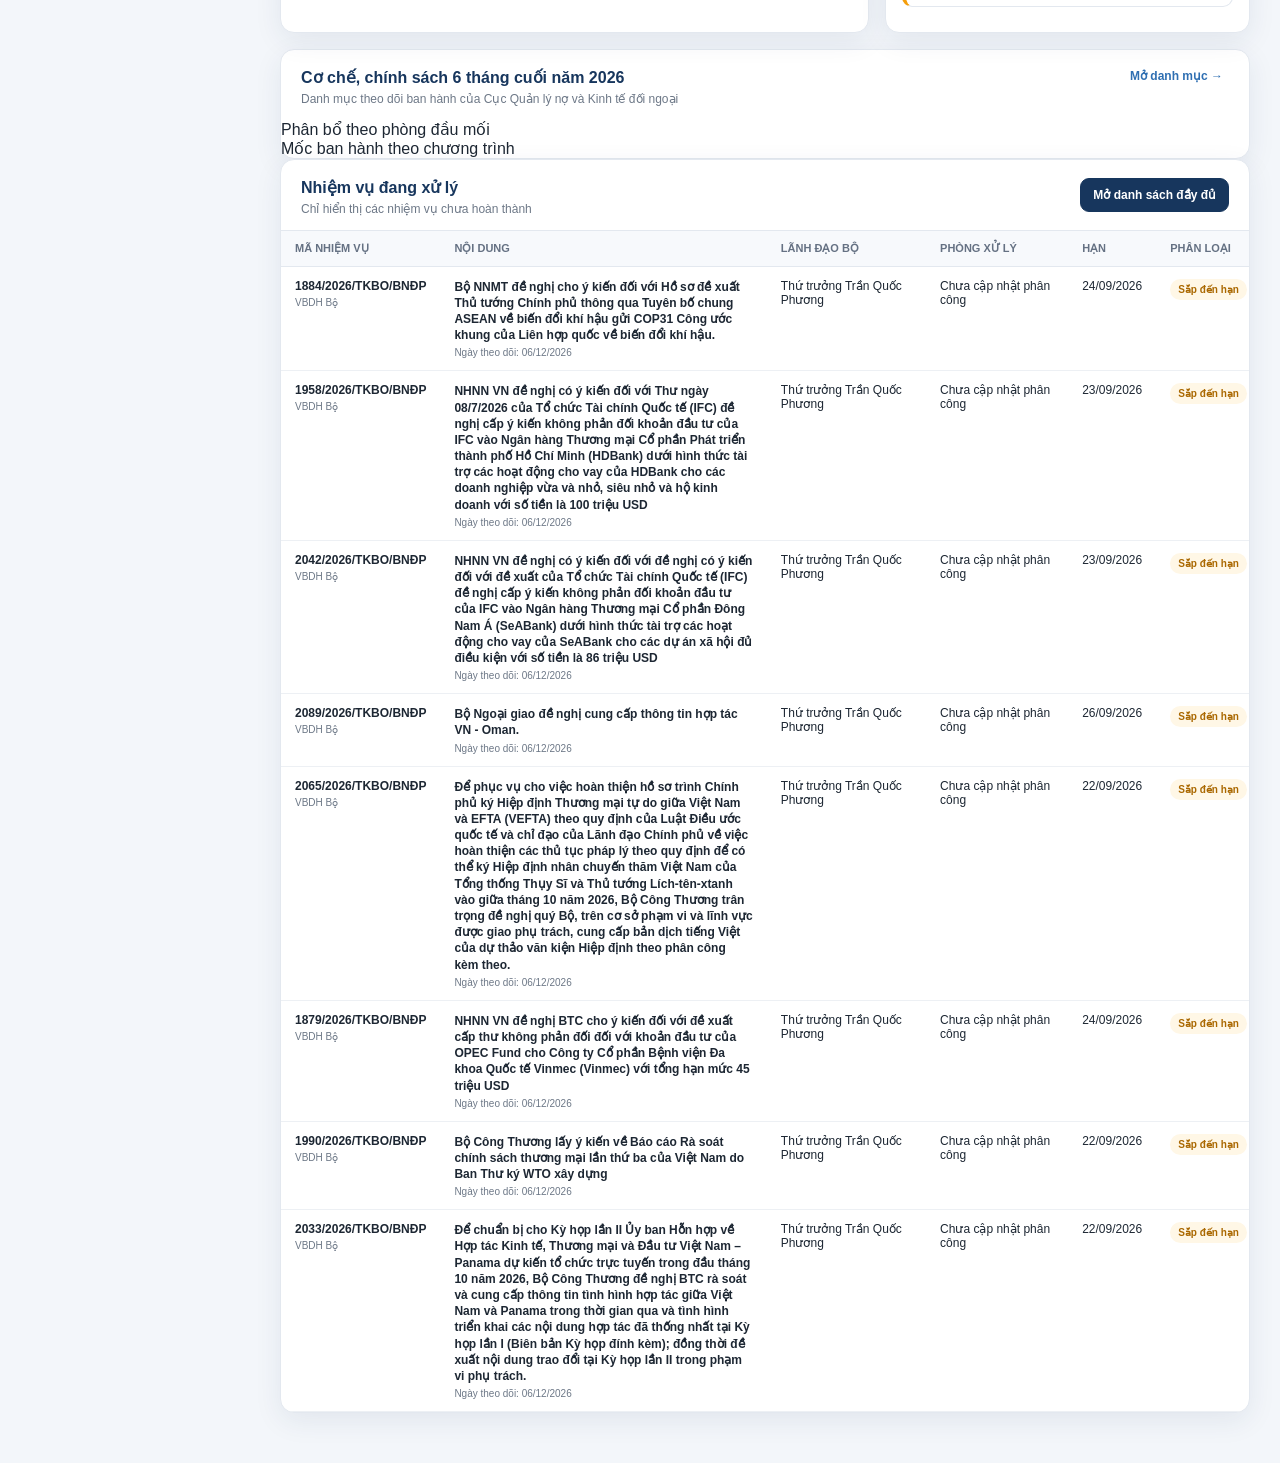
==== commit 704211af: "Add policy tracking views to V2" ====
--- a/v2/index.html
+++ b/v2/index.html
@@ -5,7 +5,7 @@
   <meta name="viewport" content="width=device-width, initial-scale=1.0">
   <title>QLN Task Tracker V2</title>
   <link rel="icon" type="image/png" href="../logo.png">
-  <link rel="stylesheet" href="./css/app.css?v=20260922-1418">
+  <link rel="stylesheet" href="./css/app.css?v=20260922-1535">
   <!-- pages-redeploy: DMFER-MOF -->
 </head>
 <body>
@@ -24,6 +24,7 @@
       <nav class="nav" aria-label="Điều hướng chính">
         <button class="nav-item active" data-view="overview"><span class="nav-icon">▦</span><span>Tổng quan</span></button>
         <button class="nav-item" data-view="vbdh"><span class="nav-icon">▤</span><span>Nhiệm vụ VBDH</span></button>
+        <button class="nav-item" data-view="policy"><span class="nav-icon">§</span><span>Cơ chế, chính sách</span></button>
         <button class="nav-item" data-view="reports"><span class="nav-icon">▥</span><span>Báo cáo</span></button>
         <button class="nav-item" data-view="search"><span class="nav-icon">⌕</span><span>Tra cứu</span></button>
       </nav>
@@ -39,14 +40,14 @@
         <div>
           <div class="eyebrow">HỆ THỐNG THEO DÕI VĂN BẢN ĐIỀU HÀNH</div>
           <h1 id="pageTitle">Tổng quan tình hình thực hiện nhiệm vụ</h1>
-          <p class="subtitle">Theo dõi nhiệm vụ VBDH, thời hạn và trạng thái xử lý</p>
+          <p class="subtitle" id="pageSubtitle">Theo dõi nhiệm vụ VBDH, thời hạn và trạng thái xử lý</p>
         </div>
         <div class="topbar-right">
           <div class="today" id="todayLabel">—</div>
         </div>
       </header>
 
-      <div class="demo-banner">
+      <div class="demo-banner" id="trackingBanner">
         <strong>Kỳ theo dõi đánh giá:</strong> Từ ngày 15/8/2026 - 22/9/2026
       </div>
 
@@ -81,6 +82,29 @@
             <div id="urgentList" class="urgent-list"></div>
           </section>
         </div>
+
+        <section class="card policy-overview-card">
+          <div class="card-head">
+            <div>
+              <h2>Cơ chế, chính sách 6 tháng cuối năm 2026</h2>
+              <p>Danh mục theo dõi ban hành của Cục Quản lý nợ và Kinh tế đối ngoại</p>
+            </div>
+            <button class="text-btn" id="openPolicies">Mở danh mục →</button>
+          </div>
+          <div class="policy-overview-body">
+            <div class="policy-mini-kpis" id="policyOverviewKpis"></div>
+            <div class="policy-overview-detail">
+              <div>
+                <div class="section-mini-title">Phân bổ theo phòng đầu mối</div>
+                <div id="policyRoomBars" class="policy-room-bars"></div>
+              </div>
+              <div>
+                <div class="section-mini-title">Mốc ban hành theo chương trình</div>
+                <div id="policyMilestones" class="policy-milestones"></div>
+              </div>
+            </div>
+          </div>
+        </section>
 
         <section class="card table-card">
           <div class="card-head">
@@ -162,24 +186,74 @@
         </section>
       </section>
 
+      <section id="policiesView" class="view hidden">
+        <div class="policy-kpi-grid" id="policyKpiGrid"></div>
+
+        <section class="card filters-card">
+          <div class="policy-filters">
+            <label class="search-box"><span>⌕</span><input id="policySearchInput" type="search" placeholder="Tìm tên văn bản, lãnh đạo, chuyên viên, phòng..."></label>
+            <select id="policyTypeFilter"><option value="">Tất cả loại văn bản</option></select>
+            <select id="policyDepartmentFilter"><option value="">Tất cả phòng đầu mối</option></select>
+            <select id="policyStatusFilter"><option value="">Tất cả trạng thái</option></select>
+            <button class="ghost-btn" id="resetPolicyFilters">Đặt lại</button>
+          </div>
+        </section>
+
+        <section class="card table-card">
+          <div class="card-head">
+            <div>
+              <h2>Danh mục cơ chế, chính sách</h2>
+              <p id="policyCount">—</p>
+            </div>
+          </div>
+          <div class="table-wrap">
+            <table class="policy-table">
+              <thead>
+                <tr>
+                  <th>Loại</th>
+                  <th>Tên văn bản</th>
+                  <th>Thời hạn ban hành</th>
+                  <th>Trạng thái theo dõi</th>
+                  <th>Lãnh đạo Cục</th>
+                  <th>Phòng đầu mối</th>
+                  <th>Chuyên viên</th>
+                </tr>
+              </thead>
+              <tbody id="policyBody"></tbody>
+            </table>
+          </div>
+          <div class="empty-state hidden" id="policyEmptyState">
+            <div class="empty-icon">⌕</div>
+            <h3>Không có văn bản phù hợp</h3>
+            <p>Thử thay đổi bộ lọc hoặc từ khóa.</p>
+          </div>
+        </section>
+      </section>
+
       <section id="reportsView" class="view hidden">
         <div class="report-grid">
           <section class="card report-card" data-period="q3">
             <div class="report-kicker">PHẠM VI PUBLISH</div>
-            <h2>Từ 15/08 đến snapshot</h2>
-            <p>Chỉ tính các nhiệm vụ có Ngày chỉ đạo từ 15/08/2026 đến ngày snapshot.</p>
+            <h2>Từ 15/08 đến ngày theo dõi</h2>
+            <p><strong>Ngày theo dõi: <span data-live-track-date>—</span></strong>. Chỉ tính các nhiệm vụ có Ngày chỉ đạo từ 15/08/2026 đến ngày theo dõi.</p>
             <div class="report-metrics" id="publishMetrics"></div>
           </section>
           <section class="card report-card" data-period="sep">
             <div class="report-kicker">THÁNG 9/2026</div>
             <h2>Báo cáo tháng 9</h2>
-            <p>Khung báo cáo theo Ngày chỉ đạo từ 01/09 đến ngày snapshot.</p>
+            <p><strong>Ngày theo dõi: <span data-live-track-date>—</span></strong>. Khung báo cáo theo Ngày chỉ đạo từ 01/09 đến ngày theo dõi.</p>
             <div class="report-metrics" id="sepMetrics"></div>
+          </section>
+          <section class="card report-card policy-report-card">
+            <div class="report-kicker">CƠ CHẾ, CHÍNH SÁCH</div>
+            <h2>Chương trình 6 tháng cuối năm 2026</h2>
+            <p>Tổng hợp danh mục cơ chế, chính sách của Cục theo chương trình ban hành.</p>
+            <div class="report-metrics" id="policyReportMetrics"></div>
           </section>
         </div>
         <section class="card report-note">
           <h2>Nguyên tắc báo cáo</h2>
-          <p>Trạng thái Hoàn thành/Chưa hoàn thành lấy từ snapshot VBDH. Phân loại Quá hạn/Sắp đến hạn/Chưa đến hạn/Chưa có hạn là lớp quản trị tính từ hạn xử lý. Dữ liệu hoàn thành được giữ để phục vụ báo cáo lịch sử.</p>
+          <p>Trạng thái Hoàn thành/Chưa hoàn thành được ghi nhận theo dữ liệu VBDH. Phân loại Quá hạn/Sắp đến hạn/Chưa đến hạn/Chưa có hạn được xác định theo hạn xử lý. Dữ liệu hoàn thành được giữ để phục vụ báo cáo lịch sử.</p>
         </section>
       </section>
     </main>
@@ -188,12 +262,12 @@
   <div class="drawer-backdrop hidden" id="drawerBackdrop"></div>
   <aside class="task-drawer" id="taskDrawer" aria-hidden="true">
     <div class="drawer-head">
-      <div><div class="drawer-kicker">CHI TIẾT NHIỆM VỤ</div><h2 id="drawerTitle">—</h2></div>
+      <div><div class="drawer-kicker" id="drawerKicker">CHI TIẾT NHIỆM VỤ</div><h2 id="drawerTitle">—</h2></div>
       <button class="close-btn" id="closeDrawer" aria-label="Đóng">×</button>
     </div>
     <div class="drawer-body" id="drawerBody"></div>
   </aside>
 
-  <script type="module" src="./js/app.js?v=20260922-1418"></script>
+  <script type="module" src="./js/app.js?v=20260922-1535"></script>
 </body>
 </html>
